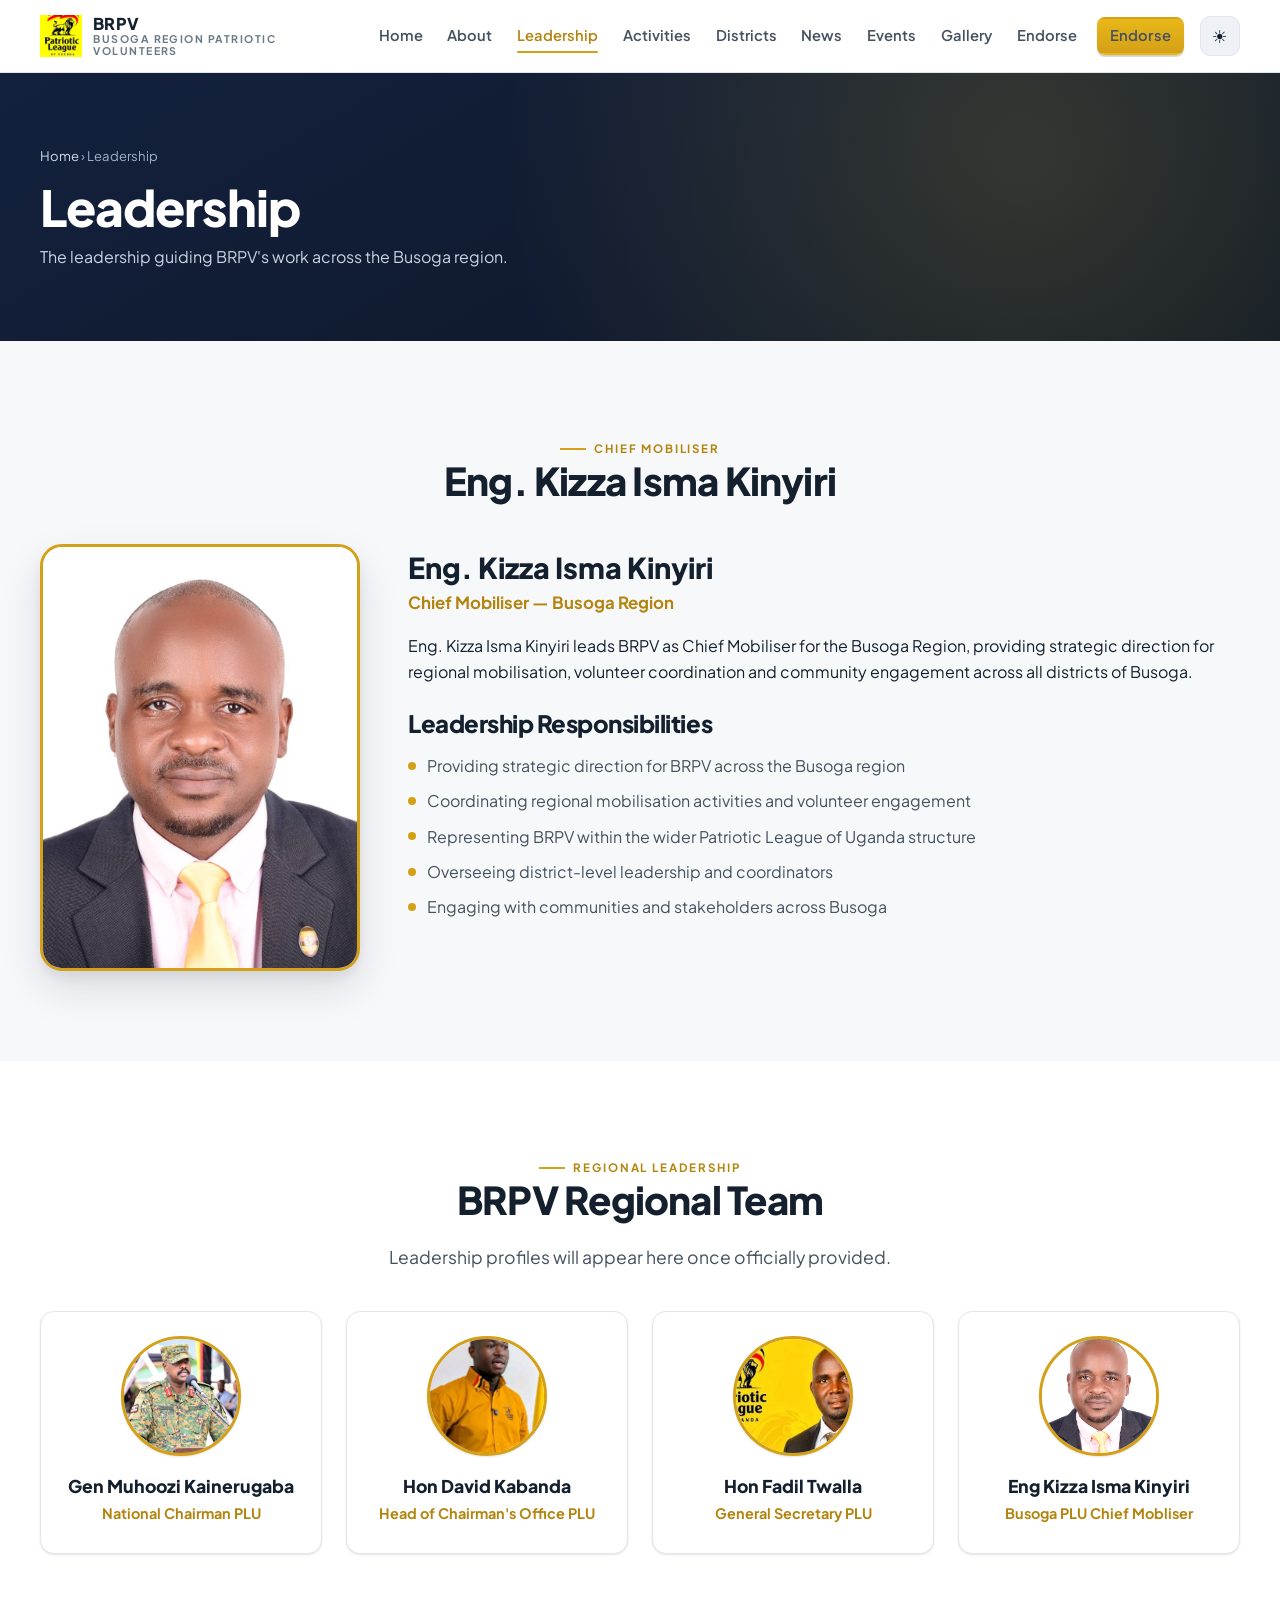
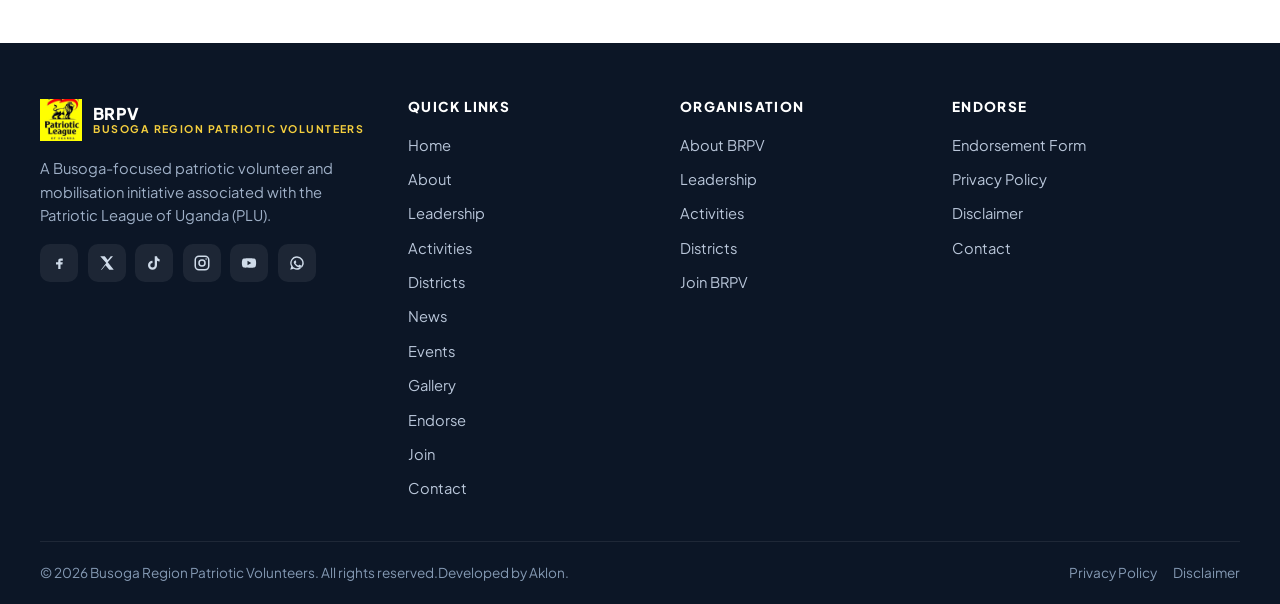
==== leadership.html @ af0ab687 "Add files via upload" ====
<!DOCTYPE html>
<html lang="en" data-theme="light">
<head>
<meta charset="UTF-8">
<meta name="viewport" content="width=device-width, initial-scale=1.0">
<title>Leadership — BRPV Busoga Region</title>
<meta name="description" content="BRPV leadership directory: regional leadership, district leadership, mobilisation team and programme coordinators, led by Eng. Kizza Isma Kinyiri, Chief Mobiliser for Busoga Region.">
<meta property="og:title" content="BRPV Leadership">
<meta property="og:type" content="website">
<link rel="canonical" href="https://BRPV_PLACEHOLDER_DOMAIN/leadership.html">
<link rel="icon" type="image/svg+xml" href="assets/logo/favicon.svg">
<link rel="preconnect" href="https://fonts.googleapis.com">
<link rel="preconnect" href="https://fonts.gstatic.com" crossorigin>
<link href="https://fonts.googleapis.com/css2?family=Plus+Jakarta+Sans:wght@400;500;600;700;800&display=swap" rel="stylesheet">
<link rel="stylesheet" href="css/style.css">
</head>
<body>
<div id="header-mount"></div>

<main>
<section class="page-header">
  <div class="container">
    <div class="breadcrumb"><a href="index.html">Home</a> › Leadership</div>
    <h1>Leadership</h1>
    <p>The leadership guiding BRPV's work across the Busoga region.</p>
  </div>
</section>

<!-- CHIEF MOBILISER PROFILE -->
<section class="section">
  <div class="container">
    <div class="section-head center reveal">
      <span class="eyebrow">Chief Mobiliser</span>
      <h2>Eng. Kizza Isma Kinyiri</h2>
    </div>
    <div class="profile-detail">
      <div class="profile-photo reveal">
        <img src="assets/IMG-20260908-WA0003.jpg" alt="Portrait placeholder for Eng. Kizza Isma Kinyiri, Chief Mobiliser Busoga Region" loading="lazy">
      </div>
      <div class="profile-info reveal" data-delay="1">
        <div class="name-lg">Eng. Kizza Isma Kinyiri</div>
        <div class="role-lg">Chief Mobiliser — Busoga Region</div>
        <p>Eng. Kizza Isma Kinyiri leads BRPV as Chief Mobiliser for the Busoga Region, providing strategic direction for regional mobilisation, volunteer coordination and community engagement across all districts of Busoga.</p>
        <h3 style="margin-top:1.5rem;">Leadership Responsibilities</h3>
        <ul class="responsibilities">
          <li>Providing strategic direction for BRPV across the Busoga region</li>
          <li>Coordinating regional mobilisation activities and volunteer engagement</li>
          <li>Representing BRPV within the wider Patriotic League of Uganda structure</li>
          <li>Overseeing district-level leadership and coordinators</li>
          <li>Engaging with communities and stakeholders across Busoga</li>
        </ul>

         
        
      </div>
    </div>
  </div>
</section>


<section class="section section--alt">
  <div class="container">
    <div class="section-head center reveal">
      <span class="eyebrow">Regional Leadership</span>
      <h2>BRPV Regional Team</h2>
      <p class="lead">Leadership profiles will appear here once officially provided.</p>
    </div>
    <div class="grid grid-4">
      <div class="card profile-card reveal">
        <div class="avatar"><img src="assets/IMG-20261002-WA0117.jpg" alt="Leadership profile placeholder" loading="lazy"></div>
        <div class="name">Gen Muhoozi Kainerugaba</div><div class="role">National Chairman PLU</div>
      </div>
      <div class="card profile-card reveal" data-delay="1">
        <div class="avatar"><img src="assets/IMG-20261002-WA0113.jpg" alt="Leadership profile placeholder" loading="lazy"></div>
        <div class="name">Hon David Kabanda</div><div class="role">Head of Chairman's Office PLU</div>
      </div>
      <div class="card profile-card reveal" data-delay="2">
        <div class="avatar"><img src="assets/IMG-20261002-WA0114.jpg" alt="Leadership profile placeholder" loading="lazy"></div>
        <div class="name">Hon Fadil Twalla</div><div class="role">General Secretary PLU</div>
      </div>
      <div class="card profile-card reveal" data-delay="3">
        <div class="avatar"><img src="assets/IMG-20260908-WA0003.jpg" alt="Leadership profile placeholder" loading="lazy"></div>
        <div class="name">Eng Kizza Isma Kinyiri</div><div class="role">Busoga PLU Chief Mobliser</div>
      </div>
    </div>
  </div>
</section>


<!-- <section class="section">
  <div class="container">
    <div class="section-head center reveal">
      <span class="eyebrow">District Leadership</span>
      <h2>District Coordinators</h2>
      <p class="lead">District-level leadership will be listed here as appointments are confirmed.</p>
    </div>
    <div class="grid grid-4">
      <div class="card profile-card reveal"><div class="avatar"><img src="https://images.pexels.com/photos/7792860/pexels-photo-7792860.jpeg?auto=compress&cs=tinysrgb&w=300" alt="Profile placeholder" loading="lazy"></div><div class="name">[Name to be supplied]</div><div class="role">District Coordinator</div><div class="meta">[District]</div></div>
      <div class="card profile-card reveal" data-delay="1"><div class="avatar"><img src="https://images.pexels.com/photos/28426641/pexels-photo-28426641.jpeg?auto=compress&cs=tinysrgb&w=300" alt="Profile placeholder" loading="lazy"></div><div class="name">[Name to be supplied]</div><div class="role">District Coordinator</div><div class="meta">[District]</div></div>
      <div class="card profile-card reveal" data-delay="2"><div class="avatar"><img src="https://images.pexels.com/photos/7876496/pexels-photo-7876496.jpeg?auto=compress&cs=tinysrgb&w=300" alt="Profile placeholder" loading="lazy"></div><div class="name">[Name to be supplied]</div><div class="role">District Coordinator</div><div class="meta">[District]</div></div>
      <div class="card profile-card reveal" data-delay="3"><div class="avatar"><img src="https://images.pexels.com/photos/7689875/pexels-photo-7689875.jpeg?auto=compress&cs=tinysrgb&w=300" alt="Profile placeholder" loading="lazy"></div><div class="name">[Name to be supplied]</div><div class="role">District Coordinator</div><div class="meta">[District]</div></div>
    </div>
  </div>
</section> -->

<!-- MOBILISATION TEAM -->
<!-- <section class="section section--alt">
  <div class="container">
    <div class="section-head center reveal">
      <span class="eyebrow">Mobilisation Team</span>
      <h2>Regional Mobilisers</h2>
    </div>
    <div class="grid grid-4">
      <div class="card profile-card reveal"><div class="avatar"><img src="https://images.pexels.com/photos/4183516/pexels-photo-4183516.jpeg?auto=compress&cs=tinysrgb&w=300" alt="Profile placeholder" loading="lazy"></div><div class="name">[Name to be supplied]</div><div class="role">Mobiliser</div><div class="meta">[Sub-region]</div></div>
      <div class="card profile-card reveal" data-delay="1"><div class="avatar"><img src="https://images.pexels.com/photos/8937952/pexels-photo-8937952.jpeg?auto=compress&cs=tinysrgb&w=300" alt="Profile placeholder" loading="lazy"></div><div class="name">[Name to be supplied]</div><div class="role">Mobiliser</div><div class="meta">[Sub-region]</div></div>
      <div class="card profile-card reveal" data-delay="2"><div class="avatar"><img src="https://images.pexels.com/photos/5060570/pexels-photo-5060570.jpeg?auto=compress&cs=tinysrgb&w=300" alt="Profile placeholder" loading="lazy"></div><div class="name">[Name to be supplied]</div><div class="role">Mobiliser</div><div class="meta">[Sub-region]</div></div>
      <div class="card profile-card reveal" data-delay="3"><div class="avatar"><img src="https://images.pexels.com/photos/7689875/pexels-photo-7689875.jpeg?auto=compress&cs=tinysrgb&w=300" alt="Profile placeholder" loading="lazy"></div><div class="name">[Name to be supplied]</div><div class="role">Mobiliser</div><div class="meta">[Sub-region]</div></div>
    </div>
  </div>
</section> -->

<!-- PROGRAMME COORDINATORS -->
<!-- <section class="section">
  <div class="container">
    <div class="section-head center reveal">
      <span class="eyebrow">Programme &amp; Community Coordinators</span>
      <h2>Programme Leads</h2>
    </div>
    <div class="grid grid-3">
      <div class="card profile-card reveal"><div class="avatar"><img src="https://images.pexels.com/photos/7876496/pexels-photo-7876496.jpeg?auto=compress&cs=tinysrgb&w=300" alt="Profile placeholder" loading="lazy"></div><div class="name">[Name to be supplied]</div><div class="role">Youth Programmes</div><div class="meta">Busoga Region</div></div>
      <div class="card profile-card reveal" data-delay="1"><div class="avatar"><img src="https://images.pexels.com/photos/7792860/pexels-photo-7792860.jpeg?auto=compress&cs=tinysrgb&w=300" alt="Profile placeholder" loading="lazy"></div><div class="name">[Name to be supplied]</div><div class="role">Community Service</div><div class="meta">Busoga Region</div></div>
      <div class="card profile-card reveal" data-delay="2"><div class="avatar"><img src="https://images.pexels.com/photos/10220956/pexels-photo-10220956.jpeg?auto=compress&cs=tinysrgb&w=300" alt="Profile placeholder" loading="lazy"></div><div class="name">[Name to be supplied]</div><div class="role">Civic Engagement</div><div class="meta">Busoga Region</div></div>
    </div>
    
  </div>
</section> -->
</main>

<div id="footer-mount"></div>
<script src="js/script.js"></script>
</body>
</html>
---- css/style.css ----
/* ============================================================
   BRPV — Busoga Region Patriotic Volunteers
   Original institutional design system
   ============================================================ */

/* ---------- 1. Design Tokens ---------- */
:root {
  /* Brand: Yellow/Gold as identity */
  --gold-50:  #fffbeb;
  --gold-100: #fff3c4;
  --gold-300: #f5cf3e;
  --gold-400: #e8b819;
  --gold-500: #d4a017;
  --gold-600: #b3850f;
  --gold-700: #8c6510;

  /* Supporting palette */
  --navy-900: #0c1626;
  --navy-800: #14213d;
  --navy-700: #1c2f52;
  --green-600: #2f6b3c;
  --green-700: #25502f;

  /* Neutral ramp (light theme) */
  --bg:        #f7f8fa;
  --bg-alt:    #ffffff;
  --bg-elev:   #ffffff;
  --bg-sunken: #eef1f5;
  --border:    #e2e6ec;
  --border-strong: #c9cfd8;
  --text:      #14202e;
  --text-soft: #44515f;
  --text-muted:#6b7886;
  --shadow-sm: 0 1px 2px rgba(16,24,40,.06), 0 1px 3px rgba(16,24,40,.05);
  --shadow-md: 0 4px 12px rgba(16,24,40,.08), 0 2px 4px rgba(16,24,40,.04);
  --shadow-lg: 0 18px 40px rgba(16,24,40,.12), 0 6px 12px rgba(16,24,40,.06);

  /* Layout */
  --container: 1200px;
  --container-narrow: 880px;
  --radius-sm: 8px;
  --radius:    14px;
  --radius-lg: 22px;
  --space: 8px;

  --header-h: 72px;
  --transition: 220ms cubic-bezier(.4,0,.2,1);

  --accent: var(--gold-500);
  --accent-strong: var(--gold-600);
  --accent-contrast: var(--navy-900);

  --focus: 0 0 0 3px rgba(212,160,23,.45);
}

[data-theme="dark"] {
  --bg:        #0b1220;
  --bg-alt:    #111a2c;
  --bg-elev:   #131d31;
  --bg-sunken: #0a111d;
  --border:    #1f2c44;
  --border-strong: #2c3c58;
  --text:      #eef2f8;
  --text-soft: #b3c0d2;
  --text-muted:#8492a6;
  --shadow-sm: 0 1px 2px rgba(0,0,0,.4);
  --shadow-md: 0 4px 14px rgba(0,0,0,.45);
  --shadow-lg: 0 22px 50px rgba(0,0,0,.55);
  --accent: var(--gold-400);
  --accent-strong: var(--gold-500);
  --accent-contrast: #0b1220;
}

/* ---------- 2. Reset & Base ---------- */
*,*::before,*::after { box-sizing: border-box; }
html { -webkit-text-size-adjust: 100%; scroll-behavior: smooth; }
body {
  margin: 0;
  font-family: "Plus Jakarta Sans","Segoe UI",system-ui,-apple-system,"Helvetica Neue",Arial,sans-serif;
  background: var(--bg);
  color: var(--text);
  line-height: 1.6;
  font-size: 16px;
  -webkit-font-smoothing: antialiased;
  text-rendering: optimizeLegibility;
  overflow-x: hidden;
}
h1,h2,h3,h4,h5 {
  font-family: "Plus Jakarta Sans","Segoe UI",system-ui,sans-serif;
  line-height: 1.2;
  margin: 0 0 .5em;
  font-weight: 800;
  letter-spacing: -.02em;
  color: var(--text);
}
h1 { font-size: clamp(1.9rem, 4.6vw, 3.1rem); }
h2 { font-size: clamp(1.6rem, 3.4vw, 2.4rem); }
h3 { font-size: clamp(1.2rem, 2.2vw, 1.5rem); }
p { margin: 0 0 1rem; }
a { color: var(--accent-strong); text-decoration: none; transition: color var(--transition); }
a:hover { color: var(--gold-700); }
[data-theme="dark"] a:hover { color: var(--gold-300); }
img { max-width: 100%; display: block; height: auto; }
ul { margin: 0 0 1rem; padding-left: 1.25rem; }
button { font-family: inherit; cursor: pointer; }
:focus-visible { outline: none; box-shadow: var(--focus); border-radius: 6px; }

/* ---------- 3. Layout Helpers ---------- */
.container { width: min(100% - 2rem, var(--container)); margin-inline: auto; }
.container.narrow { max-width: var(--container-narrow); }
.section { padding: clamp(3rem, 7vw, 6rem) 0; }
.section--tight { padding: clamp(2rem,5vw,3.5rem) 0; }
.section--alt { background: var(--bg-alt); }
.section--sunken { background: var(--bg-sunken); }
.section--navy { background: linear-gradient(160deg,var(--navy-800),var(--navy-900)); color: #eef2f8; }
.section--navy h2,.section--navy h3 { color: #fff; }
.grid { display: grid; gap: 1.5rem; }
.grid-2 { grid-template-columns: repeat(2,1fr); }
.grid-3 { grid-template-columns: repeat(3,1fr); }
.grid-4 { grid-template-columns: repeat(4,1fr); }
@media (max-width:900px){ .grid-3,.grid-4 { grid-template-columns: repeat(2,1fr); } }
@media (max-width:560px){ .grid-2,.grid-3,.grid-4 { grid-template-columns: 1fr; } }

/* ---------- 4. Typography bits ---------- */
.eyebrow {
  display: inline-flex; align-items: center; gap: .5rem;
  font-size: .72rem; font-weight: 700; letter-spacing: .16em; text-transform: uppercase;
  color: var(--accent-strong);
}
.eyebrow::before {
  content:""; width: 26px; height: 2px; background: var(--accent); display:inline-block;
}
.section-head { max-width: 720px; margin-bottom: 2.5rem; }
.section-head.center { margin-inline: auto; text-align: center; }
.section-head.center .eyebrow { justify-content: center; }
.lead { font-size: 1.1rem; color: var(--text-soft); }
.muted { color: var(--text-muted); }
.placeholder-note {
  display:inline-block; font-size:.78rem; font-style:italic;
  color: var(--text-muted); background: var(--bg-sunken);
  border: 1px dashed var(--border-strong); padding: .15rem .5rem; border-radius: 6px;
}

/* ---------- 5. Buttons ---------- */
.btn {
  display: inline-flex; align-items: center; justify-content: center; gap: .55rem;
  font-weight: 700; font-size: .95rem; letter-spacing: .01em;
  padding: .8rem 1.4rem; border-radius: var(--radius-sm);
  border: 2px solid transparent; cursor: pointer;
  transition: transform var(--transition), background var(--transition), box-shadow var(--transition), color var(--transition);
  text-align: center; line-height: 1.2; white-space: nowrap;
}
.btn:active { transform: translateY(1px); }
.btn--gold {
  background: linear-gradient(180deg,var(--gold-400),var(--gold-500));
  color: var(--navy-900);
  box-shadow: 0 2px 0 rgba(0,0,0,.12), var(--shadow-sm);
}
.btn--gold:hover { background: linear-gradient(180deg,var(--gold-300),var(--gold-400)); color: var(--navy-900); transform: translateY(-2px); box-shadow: var(--shadow-md); }
.btn--navy { background: var(--navy-800); color: #fff; }
.btn--navy:hover { background: var(--navy-700); color:#fff; transform: translateY(-2px); }
.btn--outline { background: transparent; border-color: var(--border-strong); color: var(--text); }
.btn--outline:hover { border-color: var(--accent); color: var(--accent-strong); }
.btn--ghost-light { background: rgba(255,255,255,.08); border-color: rgba(255,255,255,.5); color:#fff; }
.btn--ghost-light:hover { background: rgba(255,255,255,.16); color:#fff; }
.btn--lg { padding: 1rem 1.7rem; font-size: 1.05rem; }
.btn--block { width: 100%; }
.btn[disabled] { opacity:.65; cursor: not-allowed; }
.btn .arrow { transition: transform var(--transition); }
.btn:hover .arrow { transform: translateX(3px); }

/* ---------- 6. Header ---------- */
.site-header {
  position: sticky; top: 0; z-index: 100;
  background: var(--bg-alt);
  border-bottom: 1px solid var(--border);
  transition: box-shadow var(--transition), background var(--transition);
}
.site-header.scrolled { box-shadow: var(--shadow-md); }
.header-bar {
  height: var(--header-h); display: flex; align-items: center; gap: 1rem;
  justify-content: space-between;
}
.brand { display:flex; align-items:center; gap:.7rem; color: var(--text); }
.brand:hover { color: var(--text); }
.brand-logo { width: 42px; height: 42px; flex: none; }
.brand-text { display:flex; flex-direction: column; line-height: 1.1; }
.brand-name { font-weight: 800; font-size: 1.02rem; letter-spacing:.01em; }
.brand-sub { font-size: .66rem; letter-spacing: .14em; text-transform: uppercase; color: var(--text-muted); font-weight:700; }

.nav { display: flex; align-items: center; gap: .15rem; }
.nav a {
  color: var(--text-soft); font-weight: 600; font-size: .92rem;
  padding: .5rem .7rem; border-radius: 8px; position: relative;
}
.nav a:hover { color: var(--text); background: var(--bg-sunken); }
.nav a.active { color: var(--accent-strong); }
.nav a.active::after {
  content:""; position:absolute; left: .7rem; right:.7rem; bottom:.2rem;
  height: 2px; background: var(--accent); border-radius: 2px;
}
.nav .btn { margin-left: .5rem; }

.header-tools { display: flex; align-items: center; gap: .5rem; }

.theme-toggle {
  width: 40px; height: 40px; border-radius: 10px;
  background: var(--bg-sunken); border: 1px solid var(--border);
  color: var(--text); display: grid; place-items: center;
  font-size: 1.1rem; transition: all var(--transition);
}
.theme-toggle:hover { border-color: var(--accent); color: var(--accent-strong); }

.menu-btn { display: none; }

/* mobile nav */
@media (max-width: 1024px) {
  .nav { display: none; }
  .menu-btn {
    display: grid; place-items: center;
    width: 42px; height: 42px; border-radius: 10px;
    background: var(--bg-sunken); border: 1px solid var(--border);
    color: var(--text);
  }
  .menu-btn span { display:block; width:20px; height:2px; background: var(--text); position:relative; transition: var(--transition); }
  .menu-btn span::before,.menu-btn span::after {
    content:""; position:absolute; left:0; width:20px; height:2px; background: var(--text); transition: var(--transition);
  }
  .menu-btn span::before { top:-6px; } .menu-btn span::after { top:6px; }
  body.menu-open .menu-btn span { background: transparent; }
  body.menu-open .menu-btn span::before { top:0; transform: rotate(45deg); }
  body.menu-open .menu-btn span::after { top:0; transform: rotate(-45deg); }
}

.mobile-nav {
  position: fixed; inset: var(--header-h) 0 0 0;
  background: var(--bg-alt); z-index: 99;
  overflow-y: auto; transform: translateX(100%);
  transition: transform var(--transition); padding: 1rem 1.25rem 2rem;
}
body.menu-open .mobile-nav { transform: translateX(0); }
.mobile-nav a {
  display: flex; align-items: center; justify-content: space-between;
  padding: .9rem .5rem; font-weight: 700; color: var(--text);
  border-bottom: 1px solid var(--border); font-size: 1.05rem;
}
.mobile-nav a.active { color: var(--accent-strong); }
.mobile-nav a .chev { color: var(--text-muted); }
.mobile-nav .btn { margin-top: 1.25rem; font-size: 1.05rem; }

/* ---------- 7. Hero ---------- */
.hero {
  position: relative; overflow: hidden;
  background: linear-gradient(150deg, var(--navy-900) 0%, var(--navy-800) 55%, #1a2c4d 100%);
  color: #eef2f8; padding: clamp(3.5rem,9vw,7rem) 0 clamp(3rem,7vw,5.5rem);
}
.hero::before {
  content:""; position:absolute; inset:0;
  background-image:
    radial-gradient(circle at 18% 20%, rgba(245,207,62,.18), transparent 45%),
    radial-gradient(circle at 85% 80%, rgba(47,107,60,.16), transparent 50%);
  pointer-events:none;
}
.hero-inner { position: relative; display: grid; grid-template-columns: 1.1fr .9fr; gap: 3rem; align-items: center; }
.hero .eyebrow { color: var(--gold-300); }
.hero .eyebrow::before { background: var(--gold-400); }
.hero h1 { color:#fff; max-width: 16ch; }
.hero p { color: #c9d4e5; font-size: 1.12rem; max-width: 52ch; }
.hero-actions { display:flex; flex-wrap: wrap; gap: .85rem; margin-top: 1.5rem; }
.hero-figure {
  position: relative; border-radius: var(--radius-lg); overflow: hidden;
  box-shadow: var(--shadow-lg); aspect-ratio: 4/3;
  border: 1px solid rgba(255,255,255,.1);
}
.hero-figure img { width:100%; height:100%; object-fit: cover; }
.hero-badge {
  position: absolute; bottom: 14px; left: 14px;
  background: rgba(11,18,32,.8); backdrop-filter: blur(6px);
  color:#fff; padding: .5rem .8rem; border-radius: 10px; font-size: .8rem;
  border: 1px solid rgba(255,255,255,.15);
}
@media (max-width: 880px){
  .hero-inner { grid-template-columns: 1fr; gap: 2rem; }
  .hero-figure { max-width: 520px; order: -1; }
}

/* ---------- 8. Cards ---------- */
.card {
  background: var(--bg-elev); border: 1px solid var(--border);
  border-radius: var(--radius); padding: 1.5rem; box-shadow: var(--shadow-sm);
  transition: transform var(--transition), box-shadow var(--transition), border-color var(--transition);
}
.card:hover { transform: translateY(-4px); box-shadow: var(--shadow-md); border-color: var(--border-strong); }
.card-icon {
  width: 48px; height: 48px; border-radius: 12px; display: grid; place-items: center;
  background: var(--gold-50); color: var(--gold-700); margin-bottom: 1rem;
}
[data-theme="dark"] .card-icon { background: rgba(245,207,62,.12); color: var(--gold-300); }
.card-icon svg { width: 24px; height: 24px; }
.card h3 { margin-bottom: .4rem; }
.card p { color: var(--text-soft); margin-bottom: 0; }

.media-card { padding: 0; overflow: hidden; }
.media-card .img-wrap { aspect-ratio: 16/10; overflow: hidden; background: var(--bg-sunken); }
.media-card .img-wrap img { width:100%; height:100%; object-fit: cover; transition: transform .5s ease; }
.media-card:hover .img-wrap img { transform: scale(1.05); }
.media-card .body { padding: 1.25rem; }
.media-card .tag {
  display:inline-block; font-size:.7rem; font-weight:700; letter-spacing:.1em; text-transform:uppercase;
  color: var(--accent-strong); margin-bottom:.5rem;
}
.media-card h3 { font-size: 1.2rem; }
.media-card p { color: var(--text-soft); font-size:.95rem; }

/* profile card */
.profile-card { text-align: center; }
.profile-card .avatar {
  width: 120px; height: 120px; border-radius: 50%; overflow: hidden; margin: 0 auto 1rem;
  border: 3px solid var(--accent); box-shadow: var(--shadow-sm); background: var(--bg-sunken);
}
.profile-card .avatar img { width:100%; height:100%; object-fit: cover; }
.profile-card .name { font-size: 1.1rem; font-weight: 800; margin-bottom: .15rem; }
.profile-card .role { color: var(--accent-strong); font-weight: 700; font-size: .9rem; margin-bottom: .2rem; }
.profile-card .meta { color: var(--text-muted); font-size: .82rem; }

/* ---------- 9. Stats strip ---------- */
.stat-strip { display:grid; grid-template-columns: repeat(4,1fr); gap: 1rem; }
@media (max-width:700px){ .stat-strip{ grid-template-columns: repeat(2,1fr); } }
.stat {
  background: var(--bg-elev); border:1px solid var(--border); border-radius: var(--radius);
  padding: 1.4rem; text-align: center;
}
.stat .num { font-size: 2rem; font-weight: 800; color: var(--accent-strong); line-height:1; }
.stat .label { font-size: .85rem; color: var(--text-muted); margin-top:.35rem; }

/* ---------- 10. Feature split ---------- */
.split { display: grid; grid-template-columns: 1fr 1fr; gap: 3rem; align-items: center; }
@media (max-width: 820px){ .split{ grid-template-columns: 1fr; gap: 2rem; } }
.split-media { border-radius: var(--radius-lg); overflow: hidden; box-shadow: var(--shadow-lg); aspect-ratio: 4/3; }
.split-media img { width:100%; height:100%; object-fit: cover; }
.values-list { list-style: none; padding: 0; margin: 0; display: grid; gap: 1rem; }
.value-item { display: flex; gap: 1rem; align-items: flex-start; }
.value-item .vic {
  width: 44px; height: 44px; border-radius: 10px; flex: none; display: grid; place-items: center;
  background: var(--bg-sunken); color: var(--accent-strong); border: 1px solid var(--border);
}
.value-item h4 { margin: 0 0 .25rem; font-size: 1.05rem; }
.value-item p { margin: 0; color: var(--text-soft); font-size: .92rem; }

/* ---------- 11. CTA bands ---------- */
.cta-band {
  background: linear-gradient(135deg, var(--gold-400), var(--gold-600));
  color: var(--navy-900); border-radius: var(--radius-lg);
  padding: clamp(2rem,5vw,3.5rem); text-align: center;
  box-shadow: var(--shadow-lg);
}
.cta-band h2 { color: var(--navy-900); }
.cta-band p { color: rgba(12,22,38,.8); max-width: 60ch; margin-inline: auto; }
.cta-band .btn--navy { background: var(--navy-900); color:#fff; }
.cta-band .btn--outline { border-color: var(--navy-900); color: var(--navy-900); }
.cta-actions { display:flex; gap:.85rem; justify-content:center; flex-wrap: wrap; margin-top:1.25rem; }

.cta-band.navy {
  background: linear-gradient(140deg, var(--navy-800), var(--navy-900));
  color: #eef2f8; border: 1px solid rgba(255,255,255,.08);
}
.cta-band.navy h2 { color:#fff; }
.cta-band.navy p { color: #c9d4e5; }

/* ---------- 12. Footer ---------- */
.site-footer { background: var(--navy-900); color: #b9c6d9; padding-top: 3.5rem; margin-top: 0; }
.footer-grid { display:grid; grid-template-columns: 1.4fr 1fr 1fr 1.2fr; gap: 2rem; padding-bottom: 2.5rem; border-bottom: 1px solid rgba(255,255,255,.08); }
@media (max-width: 840px){ .footer-grid{ grid-template-columns: 1fr 1fr; } }
@media (max-width: 480px){ .footer-grid{ grid-template-columns: 1fr; } }
.site-footer .brand-name { color:#fff; }
.site-footer .brand-sub { color: var(--gold-300); }
.footer-about p { color:#9fb0c7; font-size:.92rem; margin-top: 1rem; max-width: 36ch; }
.footer-col h4 { color:#fff; font-size:.85rem; text-transform: uppercase; letter-spacing:.1em; margin-bottom: 1rem; }
.footer-col ul { list-style: none; padding:0; margin:0; display:grid; gap:.55rem; }
.footer-col a { color:#b9c6d9; font-size:.92rem; }
.footer-col a:hover { color: var(--gold-300); }
.socials { display:flex; gap:.6rem; margin-top: 1rem; }
.socials a {
  width: 38px; height: 38px; border-radius: 10px; display:grid; place-items:center;
  background: rgba(255,255,255,.07); color:#cfdbe9; transition: var(--transition);
}
.socials a:hover { background: var(--accent); color: var(--navy-900); transform: translateY(-2px); }
.socials svg { width: 18px; height: 18px; }
.footer-bottom { display:flex; flex-wrap: wrap; gap:.75rem; justify-content:space-between; align-items:center; padding: 1.25rem 0; font-size:.85rem; color:#8499b3; }
.footer-bottom a { color:#8499b3; } .footer-bottom a:hover { color: var(--gold-300); }
.footer-bottom-links { display:flex; gap:1rem; flex-wrap: wrap; }

/* ---------- 13. Page header ---------- */
.page-header {
  background: linear-gradient(150deg, var(--navy-800), var(--navy-900));
  color:#eef2f8; padding: clamp(2.5rem,6vw,4.5rem) 0;
  position: relative; overflow: hidden;
}
.page-header::before {
  content:""; position:absolute; inset:0;
  background-image: radial-gradient(circle at 80% 30%, rgba(245,207,62,.16), transparent 50%);
}
.page-header .container { position: relative; }
.page-header h1 { color:#fff; margin-bottom:.4rem; }
.page-header p { color:#c9d4e5; max-width: 60ch; margin:0; }
.breadcrumb { font-size:.82rem; color:#9fb0c7; margin-bottom:.75rem; }
.breadcrumb a { color:#cfdbe9; } .breadcrumb a:hover { color: var(--gold-300); }

/* ---------- 14. Forms ---------- */
.form { display:grid; gap: 1.1rem; }
.form-row { display:grid; grid-template-columns: 1fr 1fr; gap: 1.1rem; }
@media (max-width: 560px){ .form-row{ grid-template-columns: 1fr; } }
.field { display:grid; gap:.35rem; }
.field label { font-weight:700; font-size:.85rem; color: var(--text); }
.field .req { color: var(--gold-700); } [data-theme="dark"] .field .req { color: var(--gold-400); }
.field .hint { font-size:.78rem; color: var(--text-muted); }
.field input, .field select, .field textarea {
  font: inherit; color: var(--text); background: var(--bg-alt);
  border: 1px solid var(--border-strong); border-radius: 10px; padding: .75rem .9rem;
  transition: border-color var(--transition), box-shadow var(--transition);
}
.field textarea { min-height: 130px; resize: vertical; }
.field input:focus, .field select:focus, .field textarea:focus {
  border-color: var(--accent); box-shadow: var(--focus); outline:none;
}
.field.invalid input, .field.invalid select, .field.invalid textarea { border-color: #d93b3b; }
.field .error { display:none; font-size:.78rem; color:#d93b3b; font-weight:600; }
.field.invalid .error { display:block; }
.checkbox { display:flex; gap:.6rem; align-items:flex-start; }
.checkbox input { width: 18px; height:18px; margin-top:.2rem; flex:none; accent-color: var(--gold-500); }
.checkbox label { font-size:.9rem; color: var(--text-soft); font-weight: 500; }
.form-card {
  background: var(--bg-elev); border:1px solid var(--border); border-radius: var(--radius-lg);
  padding: clamp(1.5rem,4vw,2.5rem); box-shadow: var(--shadow-md); max-width: 760px; margin-inline:auto;
}

/* notice box */
.notice {
  background: var(--bg-sunken); border:1px solid var(--border); border-left: 4px solid var(--accent);
  border-radius: 10px; padding: 1rem 1.1rem; display:flex; gap:.8rem; align-items:flex-start;
}
.notice .ni { color: var(--accent-strong); flex:none; }
.notice p { margin:0; font-size:.92rem; color: var(--text-soft); }
.notice--warn { border-left-color: #d97706; }
.notice--warn .ni { color:#d97706; }

/* ---------- 15. Filters / chips ---------- */
.filters { display:flex; flex-wrap: wrap; gap:.5rem; margin-bottom: 2rem; }
.chip {
  border:1px solid var(--border-strong); background: var(--bg-alt); color: var(--text-soft);
  padding: .5rem 1rem; border-radius: 999px; font-size:.85rem; font-weight:600; cursor:pointer;
  transition: var(--transition);
}
.chip:hover { border-color: var(--accent); color: var(--accent-strong); }
.chip.active { background: var(--accent); border-color: var(--accent); color: var(--accent-contrast); }
.search-input {
  flex: 1; min-width: 200px; max-width: 360px;
  font: inherit; padding: .6rem .9rem .6rem 2.4rem; border-radius: 999px;
  border:1px solid var(--border-strong); background: var(--bg-alt) var(--bg-alt);
  color: var(--text); position: relative;
}
.search-wrap { position: relative; max-width: 360px; flex: 1; }
.search-wrap svg { position:absolute; left:.8rem; top:50%; transform: translateY(-50%); color: var(--text-muted); width:18px;height:18px; }
.search-wrap input {
  font: inherit; padding: .6rem .9rem .6rem 2.5rem; border-radius: 999px;
  border:1px solid var(--border-strong); background: var(--bg-alt); color: var(--text); width:100%;
}
.search-wrap input:focus { border-color: var(--accent); box-shadow: var(--focus); outline:none; }

.filter-bar { display:flex; gap:1rem; flex-wrap: wrap; align-items:center; margin-bottom: 2rem; }

/* ---------- 16. District / event cards grid ---------- */
.cards-grid { display:grid; grid-template-columns: repeat(3,1fr); gap: 1.5rem; }
@media (max-width: 900px){ .cards-grid{ grid-template-columns: repeat(2,1fr); } }
@media (max-width: 560px){ .cards-grid{ grid-template-columns: 1fr; } }
.no-results { text-align:center; padding: 3rem 1rem; color: var(--text-muted); display:none; }
.no-results.show { display:block; }

.event-meta { display:flex; flex-wrap:wrap; gap: .8rem; font-size:.82rem; color: var(--text-muted); margin: .5rem 0; }
.event-meta span { display:inline-flex; align-items:center; gap:.35rem; }
.event-date-badge {
  display:inline-flex; flex-direction:column; align-items:center; line-height:1;
  background: var(--gold-50); color: var(--gold-700); border-radius: 10px; padding:.5rem .6rem; font-weight:800;
  min-width: 54px;
}
[data-theme="dark"] .event-date-badge { background: rgba(245,207,62,.12); color: var(--gold-300); }
.event-date-badge .d { font-size:1.2rem; } .event-date-badge .m { font-size:.68rem; text-transform:uppercase; letter-spacing:.1em; margin-top:.2rem; }

/* ---------- 17. Gallery ---------- */
.gallery-grid { display:grid; grid-template-columns: repeat(4,1fr); gap: .8rem; }
@media (max-width: 800px){ .gallery-grid{ grid-template-columns: repeat(3,1fr); } }
@media (max-width: 520px){ .gallery-grid{ grid-template-columns: repeat(2,1fr); } }
.gallery-item {
  position: relative; overflow:hidden; border-radius: 12px; cursor: pointer; aspect-ratio: 1/1;
  background: var(--bg-sunken); border:1px solid var(--border);
}
.gallery-item.tall { grid-row: span 2; aspect-ratio: 1/2; }
.gallery-item img { width:100%; height:100%; object-fit: cover; transition: transform .5s ease, filter var(--transition); }
.gallery-item:hover img { transform: scale(1.08); filter: brightness(.7); }
.gallery-cap {
  position:absolute; inset: auto 0 0 0; padding: .6rem .8rem;
  background: linear-gradient(transparent, rgba(0,0,0,.7)); color:#fff;
  font-size:.8rem; opacity:0; transition: opacity var(--transition);
}
.gallery-item:hover .gallery-cap { opacity:1; }
.gallery-item.hide { display:none; }

/* lightbox */
.lightbox {
  position: fixed; inset:0; background: rgba(8,12,22,.92); z-index: 200;
  display:none; place-items:center; padding: 2rem;
}
.lightbox.open { display:grid; }
.lightbox img { max-width: 90vw; max-height: 84vh; border-radius: 12px; box-shadow: var(--shadow-lg); }
.lightbox-close {
  position:absolute; top:18px; right:18px; width:44px; height:44px; border-radius:50%;
  background: rgba(255,255,255,.12); color:#fff; border:none; font-size:1.4rem; display:grid; place-items:center;
}
.lightbox-close:hover { background: rgba(255,255,255,.22); }
.lightbox-nav {
  position:absolute; top:50%; transform: translateY(-50%); width:48px; height:48px; border-radius:50%;
  background: rgba(255,255,255,.12); color:#fff; border:none; display:grid; place-items:center; font-size:1.5rem;
}
.lightbox-nav.prev { left: 18px; } .lightbox-nav.next { right: 18px; }
.lightbox-nav:hover,.lightbox-close:hover { background: rgba(255,255,255,.22); }
.lightbox-cap { position:absolute; bottom: 18px; left:0; right:0; text-align:center; color:#cfdbe9; font-size:.9rem; }

/* ---------- 18. Toast ---------- */
.toast-wrap { position: fixed; top: 88px; right: 18px; z-index: 300; display:flex; flex-direction:column; gap:.6rem; pointer-events:none; }
.toast {
  pointer-events:auto; min-width: 280px; max-width: 360px; padding: .9rem 1.1rem; border-radius: 12px;
  background: var(--bg-elev); color: var(--text); border:1px solid var(--border-strong);
  box-shadow: var(--shadow-lg); display:flex; gap:.7rem; align-items:flex-start;
  transform: translateX(120%); opacity:0; transition: all .35s cubic-bezier(.2,.8,.2,1);
}
.toast.show { transform: translateX(0); opacity:1; }
.toast--success { border-left: 4px solid var(--green-600); }
.toast--error { border-left: 4px solid #d93b3b; }
.toast .ti { flex:none; }
.toast--success .ti { color: var(--green-600); }
.toast--error .ti { color: #d93b3b; }
.toast .tt { font-weight:700; font-size:.92rem; } .toast .tm { font-size:.82rem; color: var(--text-muted); }

/* ---------- 19. Back to top ---------- */
.to-top {
  position: fixed; bottom: 22px; right: 22px; z-index: 90;
  width: 46px; height: 46px; border-radius: 50%; border:none;
  background: var(--accent); color: var(--accent-contrast);
  display:grid; place-items:center; box-shadow: var(--shadow-md);
  opacity:0; transform: translateY(12px); pointer-events:none; transition: var(--transition);
}
.to-top.show { opacity:1; transform: translateY(0); pointer-events:auto; }
.to-top:hover { background: var(--accent-strong); }

/* ---------- 20. Scroll progress ---------- */
.scroll-progress { position: fixed; top: 0; left: 0; height: 3px; background: var(--accent); width: 0; z-index: 120; transition: width .1s linear; }

/* ---------- 21. Reveal animations ---------- */
.reveal { opacity:0; transform: translateY(24px); transition: opacity .7s ease, transform .7s ease; }
.reveal.visible { opacity:1; transform: none; }
.reveal[data-delay="1"] { transition-delay: .08s; }
.reveal[data-delay="2"] { transition-delay: .16s; }
.reveal[data-delay="3"] { transition-delay: .24s; }
.reveal[data-delay="4"] { transition-delay: .32s; }
@media (prefers-reduced-motion: reduce){
  .reveal { opacity:1; transform:none; transition:none; }
  html { scroll-behavior: auto; }
  * { animation: none !important; transition: none !important; }
}

/* ---------- 22. Accordion (FAQ) ---------- */
.accordion { display:grid; gap:.8rem; }
.acc-item { border:1px solid var(--border); border-radius: 12px; overflow:hidden; background: var(--bg-elev); }
.acc-head {
  width:100%; text-align:left; background:transparent; border:none; padding:1rem 1.1rem;
  font-weight:700; font-size:1rem; color:var(--text); display:flex; justify-content:space-between; align-items:center; gap:1rem;
}
.acc-head .pm { color: var(--accent-strong); transition: transform var(--transition); flex:none; }
.acc-item.open .acc-head .pm { transform: rotate(45deg); }
.acc-body { max-height:0; overflow:hidden; transition: max-height var(--transition); }
.acc-body-inner { padding: 0 1.1rem 1.1rem; color: var(--text-soft); }

/* ---------- 23. Map / contact ---------- */
.map-placeholder {
  border-radius: var(--radius); border:1px solid var(--border); background: var(--bg-sunken);
  aspect-ratio: 16/9; display:grid; place-items:center; color: var(--text-muted);
  background-image: repeating-linear-gradient(45deg, transparent, transparent 20px, rgba(0,0,0,.03) 20px, rgba(0,0,0,.03) 21px);
}
.contact-grid { display:grid; grid-template-columns: 1fr 1fr; gap: 2.5rem; }
@media (max-width: 820px){ .contact-grid{ grid-template-columns: 1fr; } }
.contact-list { list-style:none; padding:0; margin:0; display:grid; gap:1.2rem; }
.contact-list li { display:flex; gap:.9rem; align-items:flex-start; }
.contact-list .ci { width:42px; height:42px; border-radius:10px; background:var(--bg-sunken); color:var(--accent-strong); display:grid; place-items:center; flex:none; border:1px solid var(--border); }
.contact-list h4 { margin:0 0 .15rem; font-size:.95rem; } .contact-list p { margin:0; color:var(--text-soft); font-size:.92rem; }

/* ---------- 24. Profile detail (chief mobiliser) ---------- */
.profile-detail { display:grid; grid-template-columns: 320px 1fr; gap: 3rem; align-items: start; }
@media (max-width: 760px){ .profile-detail{ grid-template-columns: 1fr; } }
.profile-photo {
  border-radius: var(--radius-lg); overflow:hidden; box-shadow: var(--shadow-lg);
  aspect-ratio: 3/4; border: 3px solid var(--accent); background: var(--bg-sunken);
}
.profile-photo img { width:100%; height:100%; object-fit: cover; }
.profile-info .name-lg { font-size: 1.8rem; font-weight:800; }
.profile-info .role-lg { color: var(--accent-strong); font-weight:700; font-size:1.05rem; margin-bottom: 1rem; }
.responsibilities { list-style:none; padding:0; margin:1rem 0; display:grid; gap:.6rem; }
.responsibilities li { display:flex; gap:.7rem; align-items:flex-start; color: var(--text-soft); }
.responsibilities li::before { content:""; width:8px;height:8px;border-radius:50%;background:var(--accent);margin-top:.55rem;flex:none; }

/* ---------- 25. Utility ---------- */
.center { text-align:center; } .mt-0{margin-top:0;} .mb-0{margin-bottom:0;}
.mt-1{margin-top:.5rem;} .mt-2{margin-top:1rem;} .mt-3{margin-top:1.5rem;} .mt-4{margin-top:2rem;}
.mb-2{margin-bottom:1rem;} .mb-3{margin-bottom:1.5rem;} .mb-4{margin-bottom:2rem;}
.text-center{ text-align:center; } .flex{ display:flex; } .wrap{ flex-wrap:wrap; } .gap-1{gap:.5rem;} .gap-2{gap:1rem;}
.hide{ display:none !important; }
.divider { height:1px; background: var(--border); margin: 2rem 0; border:none; }
.tag-row { display:flex; flex-wrap:wrap; gap:.4rem; }
.pill { font-size:.72rem; font-weight:700; padding:.25rem .6rem; border-radius:999px; background:var(--bg-sunken); color:var(--text-muted); border:1px solid var(--border); }
.pill.gold { background: var(--gold-50); color: var(--gold-700); border-color: var(--gold-300); }
[data-theme="dark"] .pill.gold { background: rgba(245,207,62,.12); color: var(--gold-300); border-color: rgba(245,207,62,.3); }
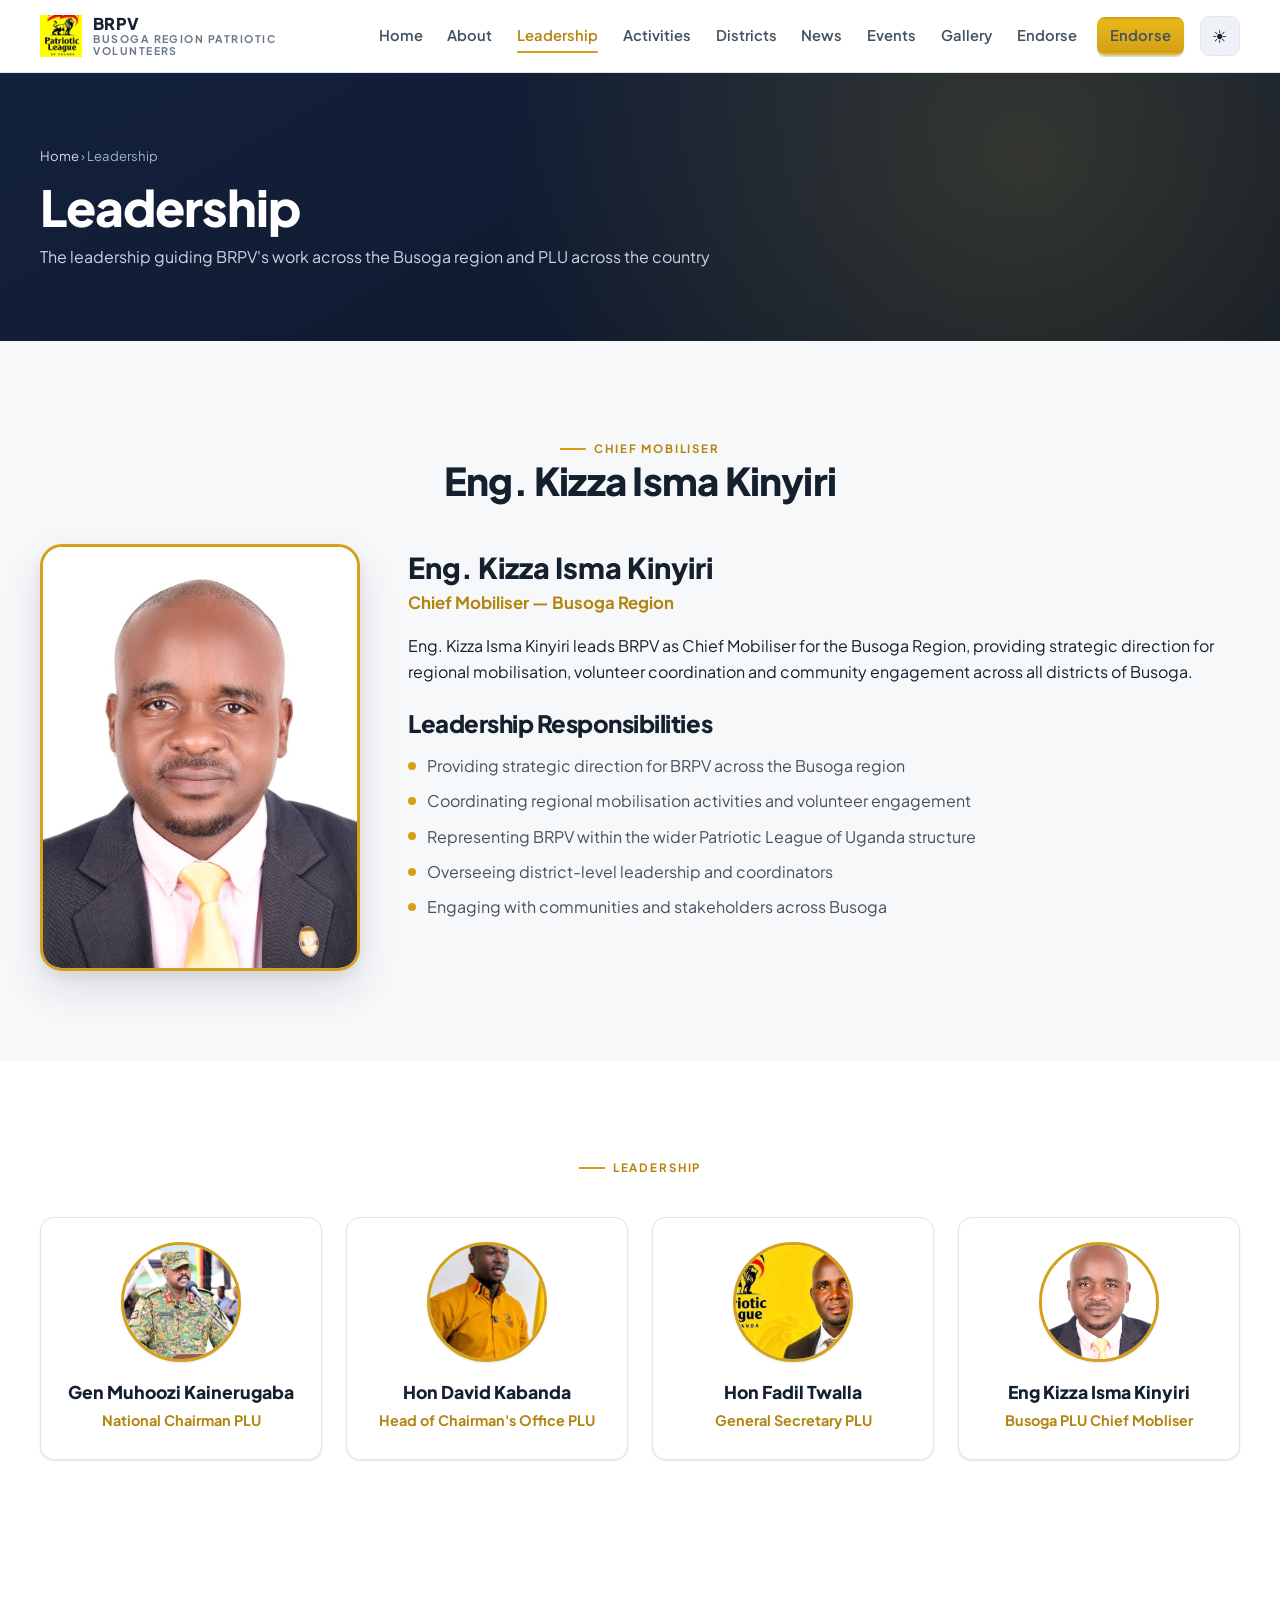
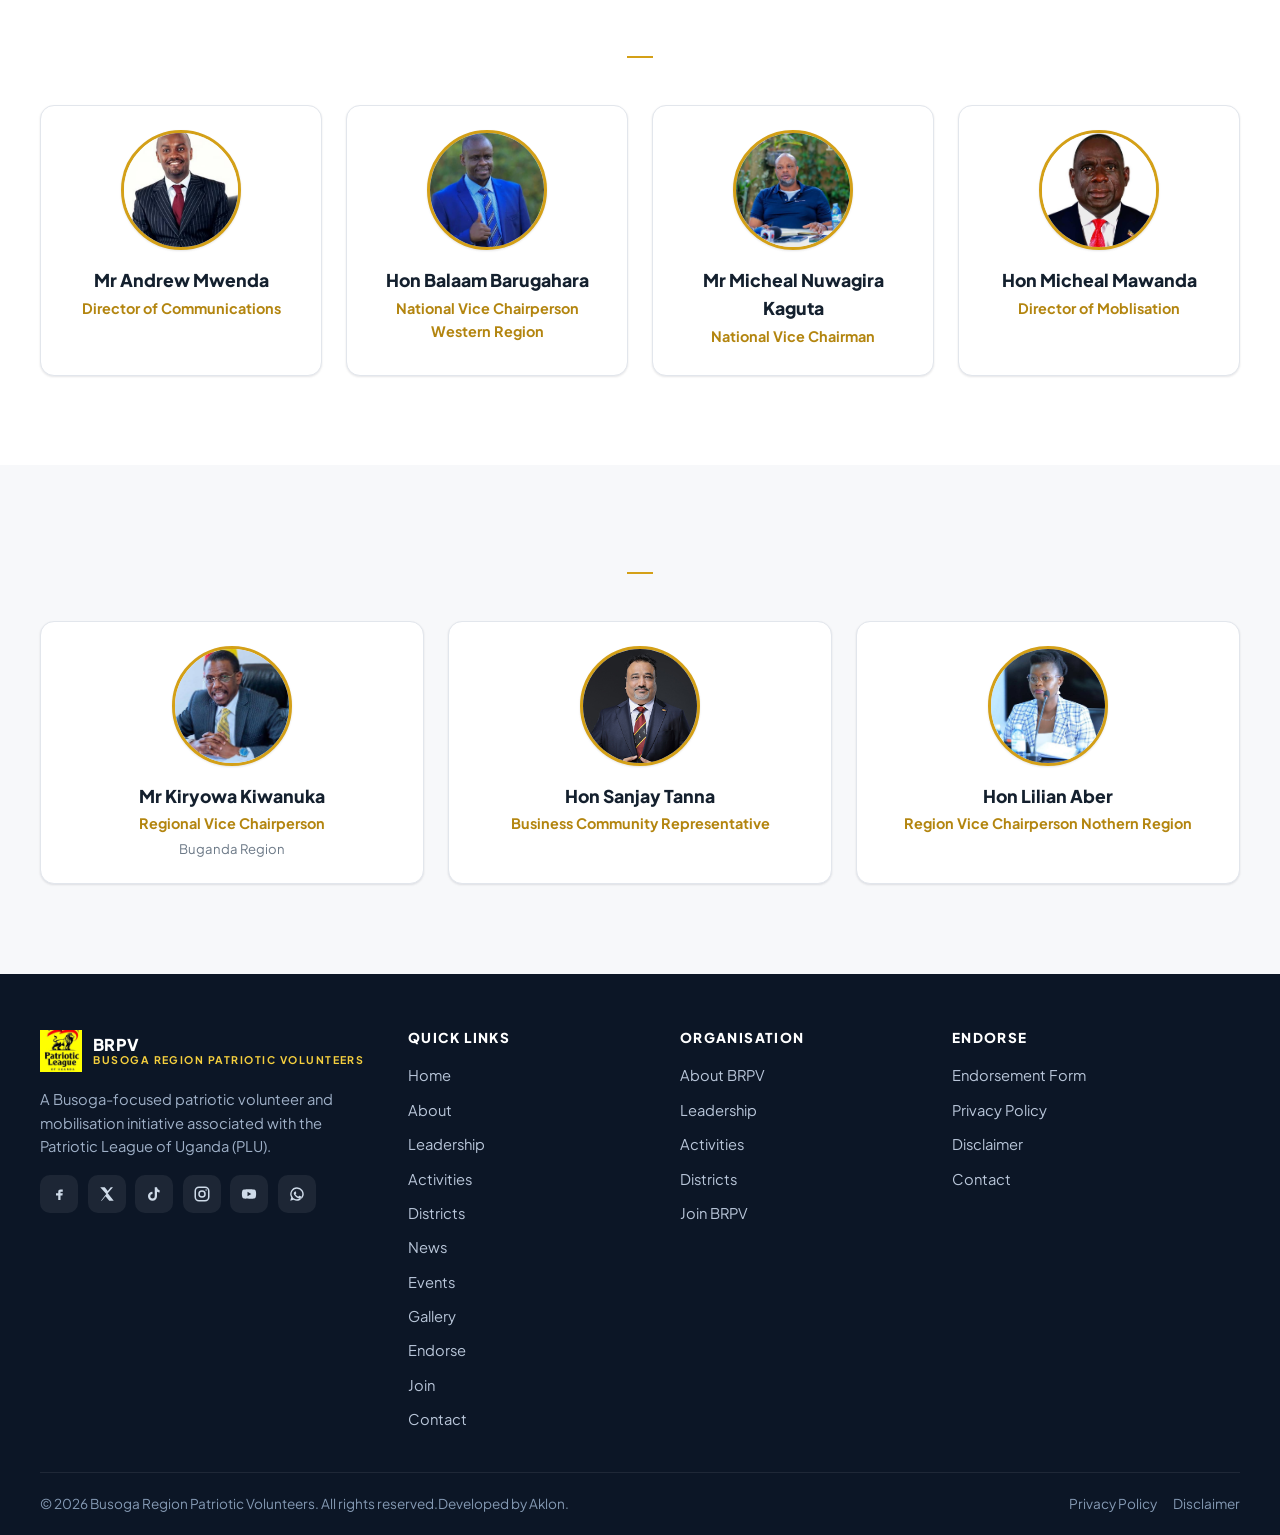
==== commit c989b511: "Update" ====
--- a/leadership.html
+++ b/leadership.html
@@ -22,7 +22,7 @@
   <div class="container">
     <div class="breadcrumb"><a href="index.html">Home</a> › Leadership</div>
     <h1>Leadership</h1>
-    <p>The leadership guiding BRPV's work across the Busoga region.</p>
+    <p>The leadership guiding BRPV's work across the Busoga region and PLU  across the country</p>
   </div>
 </section>
 
@@ -61,9 +61,9 @@
 <section class="section section--alt">
   <div class="container">
     <div class="section-head center reveal">
-      <span class="eyebrow">Regional Leadership</span>
-      <h2>BRPV Regional Team</h2>
-      <p class="lead">Leadership profiles will appear here once officially provided.</p>
+      <span class="eyebrow"> LEADERSHIP</span>
+      <h2></h2>
+      <p class="lead"></p>
     </div>
     <div class="grid grid-4">
       <div class="card profile-card reveal">
@@ -90,9 +90,9 @@
 <!-- <section class="section">
   <div class="container">
     <div class="section-head center reveal">
-      <span class="eyebrow">District Leadership</span>
-      <h2>District Coordinators</h2>
-      <p class="lead">District-level leadership will be listed here as appointments are confirmed.</p>
+      <span class="eyebrow"></span>
+      <h2></h2>
+      <p class="lead"></p>
     </div>
     <div class="grid grid-4">
       <div class="card profile-card reveal"><div class="avatar"><img src="https://images.pexels.com/photos/7792860/pexels-photo-7792860.jpeg?auto=compress&cs=tinysrgb&w=300" alt="Profile placeholder" loading="lazy"></div><div class="name">[Name to be supplied]</div><div class="role">District Coordinator</div><div class="meta">[District]</div></div>
@@ -101,42 +101,42 @@
       <div class="card profile-card reveal" data-delay="3"><div class="avatar"><img src="https://images.pexels.com/photos/7689875/pexels-photo-7689875.jpeg?auto=compress&cs=tinysrgb&w=300" alt="Profile placeholder" loading="lazy"></div><div class="name">[Name to be supplied]</div><div class="role">District Coordinator</div><div class="meta">[District]</div></div>
     </div>
   </div>
-</section> -->
+</section>  -->
 
 <!-- MOBILISATION TEAM -->
-<!-- <section class="section section--alt">
+<section class="section section--alt">
   <div class="container">
     <div class="section-head center reveal">
-      <span class="eyebrow">Mobilisation Team</span>
-      <h2>Regional Mobilisers</h2>
+      <span class="eyebrow"></span>
+      <h2></h2>
     </div>
     <div class="grid grid-4">
-      <div class="card profile-card reveal"><div class="avatar"><img src="https://images.pexels.com/photos/4183516/pexels-photo-4183516.jpeg?auto=compress&cs=tinysrgb&w=300" alt="Profile placeholder" loading="lazy"></div><div class="name">[Name to be supplied]</div><div class="role">Mobiliser</div><div class="meta">[Sub-region]</div></div>
-      <div class="card profile-card reveal" data-delay="1"><div class="avatar"><img src="https://images.pexels.com/photos/8937952/pexels-photo-8937952.jpeg?auto=compress&cs=tinysrgb&w=300" alt="Profile placeholder" loading="lazy"></div><div class="name">[Name to be supplied]</div><div class="role">Mobiliser</div><div class="meta">[Sub-region]</div></div>
-      <div class="card profile-card reveal" data-delay="2"><div class="avatar"><img src="https://images.pexels.com/photos/5060570/pexels-photo-5060570.jpeg?auto=compress&cs=tinysrgb&w=300" alt="Profile placeholder" loading="lazy"></div><div class="name">[Name to be supplied]</div><div class="role">Mobiliser</div><div class="meta">[Sub-region]</div></div>
-      <div class="card profile-card reveal" data-delay="3"><div class="avatar"><img src="https://images.pexels.com/photos/7689875/pexels-photo-7689875.jpeg?auto=compress&cs=tinysrgb&w=300" alt="Profile placeholder" loading="lazy"></div><div class="name">[Name to be supplied]</div><div class="role">Mobiliser</div><div class="meta">[Sub-region]</div></div>
+      <div class="card profile-card reveal"><div class="avatar"><img src="assets/mwenda.jpg" alt="Profile placeholder" loading="lazy"></div><div class="name">Mr Andrew Mwenda</div><div class="role">Director of Communications</div><div class="meta"></div></div>
+      <div class="card profile-card reveal" data-delay="1"><div class="avatar"><img src="assets/BALA.jpg" alt="Profile placeholder" loading="lazy"></div><div class="name">Hon Balaam Barugahara</div><div class="role">National Vice Chairperson Western Region</div><div class="meta"></div></div>
+      <div class="card profile-card reveal" data-delay="2"><div class="avatar"><img src="assets/TOYOTA.jpg" alt="Profile placeholder" loading="lazy"></div><div class="name">Mr Micheal Nuwagira Kaguta</div><div class="role">National Vice Chairman</div><div class="meta"></div></div>
+      <div class="card profile-card reveal" data-delay="3"><div class="avatar"><img src="assets/MAWANDA.jpg" alt="Profile placeholder" loading="lazy"></div><div class="name">Hon Micheal Mawanda</div><div class="role">Director of Moblisation</div><div class="meta"></div></div>
     </div>
   </div>
-</section> -->
-
-<!-- PROGRAMME COORDINATORS -->
-<!-- <section class="section">
+</section>
+ 
+<section class="section">
   <div class="container">
     <div class="section-head center reveal">
-      <span class="eyebrow">Programme &amp; Community Coordinators</span>
-      <h2>Programme Leads</h2>
+      <span class="eyebrow"></span>
+      <h2></h2>
     </div>
     <div class="grid grid-3">
-      <div class="card profile-card reveal"><div class="avatar"><img src="https://images.pexels.com/photos/7876496/pexels-photo-7876496.jpeg?auto=compress&cs=tinysrgb&w=300" alt="Profile placeholder" loading="lazy"></div><div class="name">[Name to be supplied]</div><div class="role">Youth Programmes</div><div class="meta">Busoga Region</div></div>
-      <div class="card profile-card reveal" data-delay="1"><div class="avatar"><img src="https://images.pexels.com/photos/7792860/pexels-photo-7792860.jpeg?auto=compress&cs=tinysrgb&w=300" alt="Profile placeholder" loading="lazy"></div><div class="name">[Name to be supplied]</div><div class="role">Community Service</div><div class="meta">Busoga Region</div></div>
-      <div class="card profile-card reveal" data-delay="2"><div class="avatar"><img src="https://images.pexels.com/photos/10220956/pexels-photo-10220956.jpeg?auto=compress&cs=tinysrgb&w=300" alt="Profile placeholder" loading="lazy"></div><div class="name">[Name to be supplied]</div><div class="role">Civic Engagement</div><div class="meta">Busoga Region</div></div>
+      <div class="card profile-card reveal"><div class="avatar"><img src="assets/KIWANU.jpg" alt="Profile placeholder" loading="lazy"></div><div class="name">Mr Kiryowa Kiwanuka</div><div class="role">Regional Vice Chairperson</div><div class="meta">Buganda Region</div></div>
+      <div class="card profile-card reveal" data-delay="1"><div class="avatar"><img src="assets/TANNA.jpg" alt="Profile placeholder" loading="lazy"></div><div class="name">Hon Sanjay Tanna</div><div class="role">Business Community Representative</div><div class="meta"></div></div>
+      <div class="card profile-card reveal" data-delay="2"><div class="avatar"><img src="assets/LLIAN (1).jpg" alt="Profile placeholder" loading="lazy"></div><div class="name">Hon Lilian Aber</div><div class="role">Region Vice Chairperson Nothern Region</div><div class="meta"></div></div>
     </div>
     
   </div>
-</section> -->
+</section>
 </main>
 
 <div id="footer-mount"></div>
 <script src="js/script.js"></script>
 </body>
 </html>
+
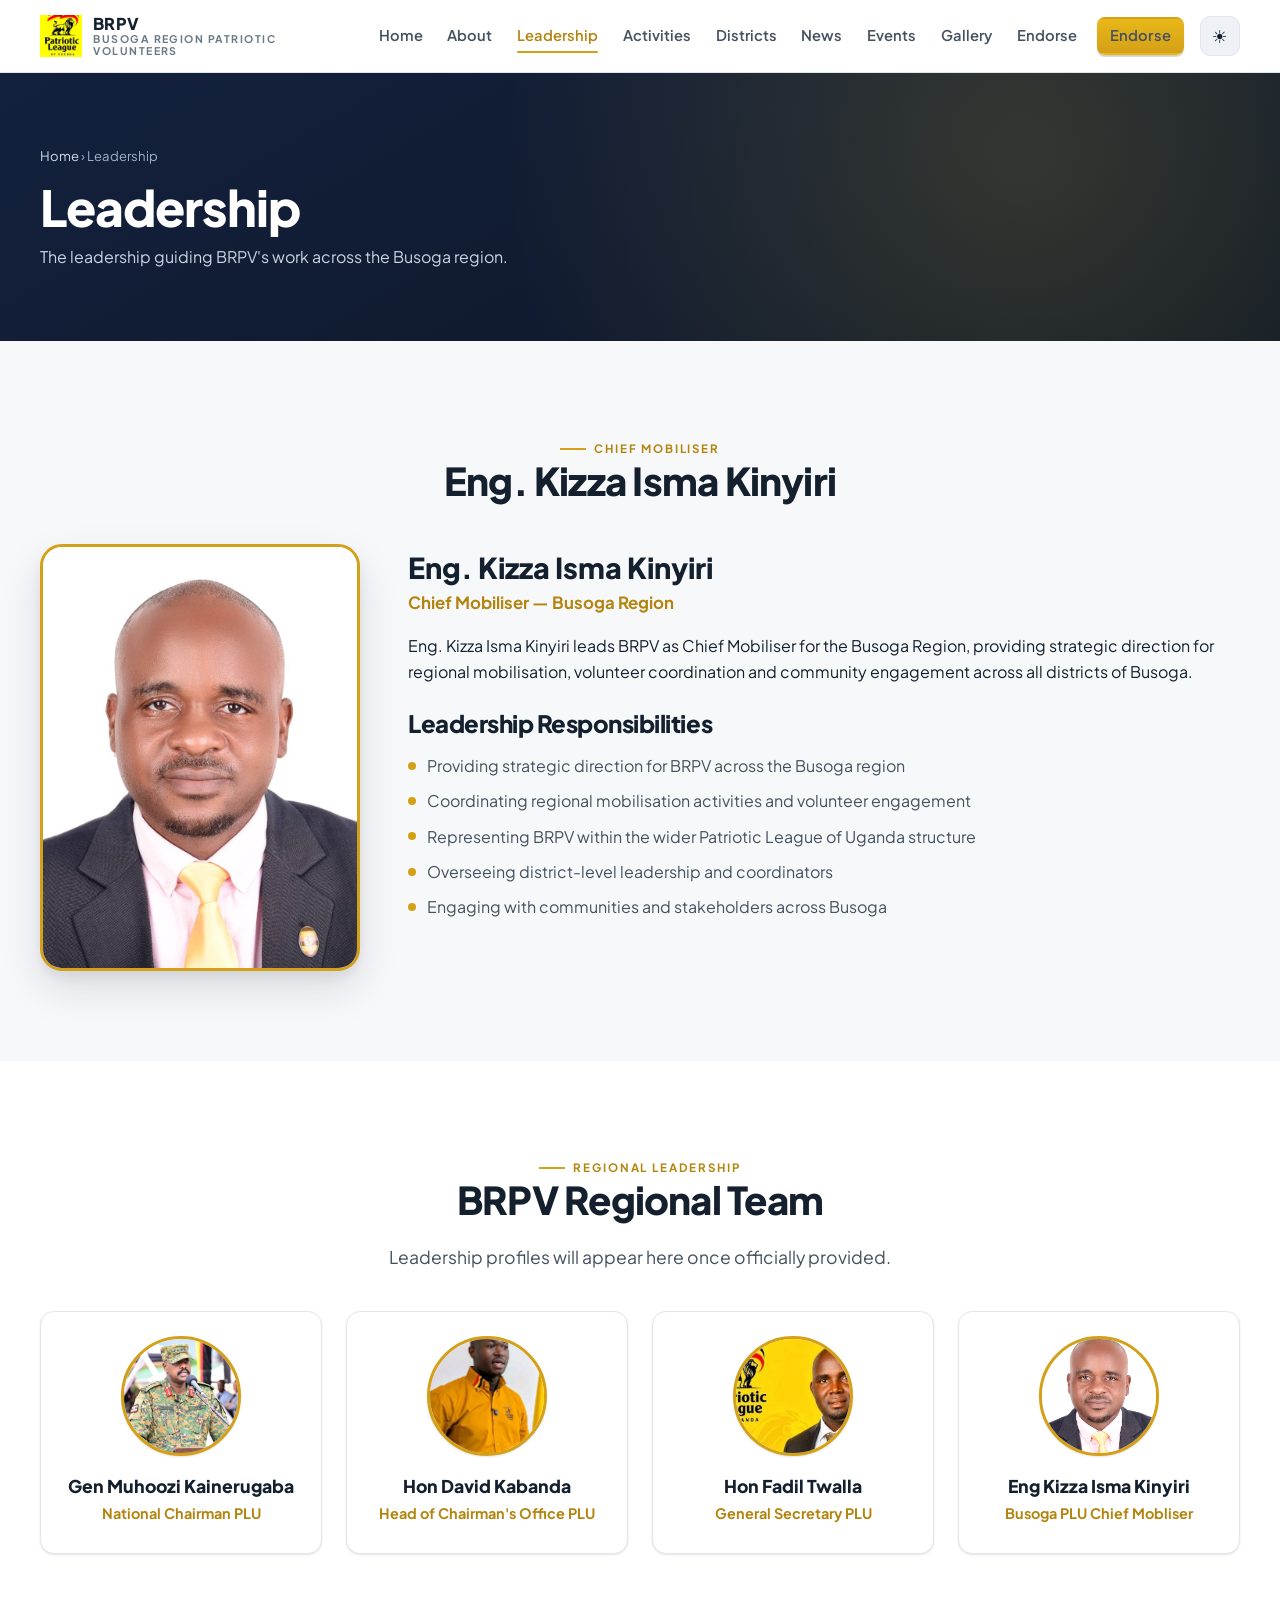
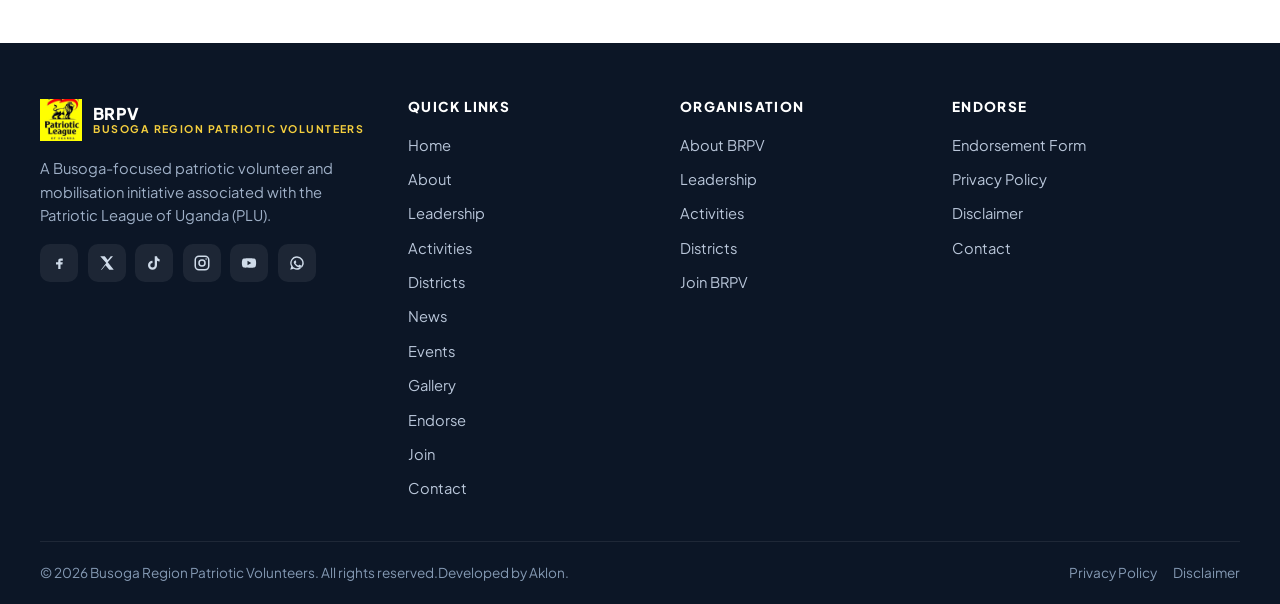
==== commit 97c7c50f: "up" ====
--- a/leadership.html
+++ b/leadership.html
@@ -22,7 +22,7 @@
   <div class="container">
     <div class="breadcrumb"><a href="index.html">Home</a> › Leadership</div>
     <h1>Leadership</h1>
-    <p>The leadership guiding BRPV's work across the Busoga region and PLU  across the country</p>
+    <p>The leadership guiding BRPV's work across the Busoga region.</p>
   </div>
 </section>
 
@@ -61,9 +61,9 @@
 <section class="section section--alt">
   <div class="container">
     <div class="section-head center reveal">
-      <span class="eyebrow"> LEADERSHIP</span>
-      <h2></h2>
-      <p class="lead"></p>
+      <span class="eyebrow">Regional Leadership</span>
+      <h2>BRPV Regional Team</h2>
+      <p class="lead">Leadership profiles will appear here once officially provided.</p>
     </div>
     <div class="grid grid-4">
       <div class="card profile-card reveal">
@@ -90,9 +90,9 @@
 <!-- <section class="section">
   <div class="container">
     <div class="section-head center reveal">
-      <span class="eyebrow"></span>
-      <h2></h2>
-      <p class="lead"></p>
+      <span class="eyebrow">District Leadership</span>
+      <h2>District Coordinators</h2>
+      <p class="lead">District-level leadership will be listed here as appointments are confirmed.</p>
     </div>
     <div class="grid grid-4">
       <div class="card profile-card reveal"><div class="avatar"><img src="https://images.pexels.com/photos/7792860/pexels-photo-7792860.jpeg?auto=compress&cs=tinysrgb&w=300" alt="Profile placeholder" loading="lazy"></div><div class="name">[Name to be supplied]</div><div class="role">District Coordinator</div><div class="meta">[District]</div></div>
@@ -101,42 +101,42 @@
       <div class="card profile-card reveal" data-delay="3"><div class="avatar"><img src="https://images.pexels.com/photos/7689875/pexels-photo-7689875.jpeg?auto=compress&cs=tinysrgb&w=300" alt="Profile placeholder" loading="lazy"></div><div class="name">[Name to be supplied]</div><div class="role">District Coordinator</div><div class="meta">[District]</div></div>
     </div>
   </div>
-</section>  -->
+</section> -->
 
 <!-- MOBILISATION TEAM -->
-<section class="section section--alt">
+<!-- <section class="section section--alt">
   <div class="container">
     <div class="section-head center reveal">
-      <span class="eyebrow"></span>
-      <h2></h2>
+      <span class="eyebrow">Mobilisation Team</span>
+      <h2>Regional Mobilisers</h2>
     </div>
     <div class="grid grid-4">
-      <div class="card profile-card reveal"><div class="avatar"><img src="assets/mwenda.jpg" alt="Profile placeholder" loading="lazy"></div><div class="name">Mr Andrew Mwenda</div><div class="role">Director of Communications</div><div class="meta"></div></div>
-      <div class="card profile-card reveal" data-delay="1"><div class="avatar"><img src="assets/BALA.jpg" alt="Profile placeholder" loading="lazy"></div><div class="name">Hon Balaam Barugahara</div><div class="role">National Vice Chairperson Western Region</div><div class="meta"></div></div>
-      <div class="card profile-card reveal" data-delay="2"><div class="avatar"><img src="assets/TOYOTA.jpg" alt="Profile placeholder" loading="lazy"></div><div class="name">Mr Micheal Nuwagira Kaguta</div><div class="role">National Vice Chairman</div><div class="meta"></div></div>
-      <div class="card profile-card reveal" data-delay="3"><div class="avatar"><img src="assets/MAWANDA.jpg" alt="Profile placeholder" loading="lazy"></div><div class="name">Hon Micheal Mawanda</div><div class="role">Director of Moblisation</div><div class="meta"></div></div>
+      <div class="card profile-card reveal"><div class="avatar"><img src="https://images.pexels.com/photos/4183516/pexels-photo-4183516.jpeg?auto=compress&cs=tinysrgb&w=300" alt="Profile placeholder" loading="lazy"></div><div class="name">[Name to be supplied]</div><div class="role">Mobiliser</div><div class="meta">[Sub-region]</div></div>
+      <div class="card profile-card reveal" data-delay="1"><div class="avatar"><img src="https://images.pexels.com/photos/8937952/pexels-photo-8937952.jpeg?auto=compress&cs=tinysrgb&w=300" alt="Profile placeholder" loading="lazy"></div><div class="name">[Name to be supplied]</div><div class="role">Mobiliser</div><div class="meta">[Sub-region]</div></div>
+      <div class="card profile-card reveal" data-delay="2"><div class="avatar"><img src="https://images.pexels.com/photos/5060570/pexels-photo-5060570.jpeg?auto=compress&cs=tinysrgb&w=300" alt="Profile placeholder" loading="lazy"></div><div class="name">[Name to be supplied]</div><div class="role">Mobiliser</div><div class="meta">[Sub-region]</div></div>
+      <div class="card profile-card reveal" data-delay="3"><div class="avatar"><img src="https://images.pexels.com/photos/7689875/pexels-photo-7689875.jpeg?auto=compress&cs=tinysrgb&w=300" alt="Profile placeholder" loading="lazy"></div><div class="name">[Name to be supplied]</div><div class="role">Mobiliser</div><div class="meta">[Sub-region]</div></div>
     </div>
   </div>
-</section>
- 
-<section class="section">
+</section> -->
+
+<!-- PROGRAMME COORDINATORS -->
+<!-- <section class="section">
   <div class="container">
     <div class="section-head center reveal">
-      <span class="eyebrow"></span>
-      <h2></h2>
+      <span class="eyebrow">Programme &amp; Community Coordinators</span>
+      <h2>Programme Leads</h2>
     </div>
     <div class="grid grid-3">
-      <div class="card profile-card reveal"><div class="avatar"><img src="assets/KIWANU.jpg" alt="Profile placeholder" loading="lazy"></div><div class="name">Mr Kiryowa Kiwanuka</div><div class="role">Regional Vice Chairperson</div><div class="meta">Buganda Region</div></div>
-      <div class="card profile-card reveal" data-delay="1"><div class="avatar"><img src="assets/TANNA.jpg" alt="Profile placeholder" loading="lazy"></div><div class="name">Hon Sanjay Tanna</div><div class="role">Business Community Representative</div><div class="meta"></div></div>
-      <div class="card profile-card reveal" data-delay="2"><div class="avatar"><img src="assets/LLIAN (1).jpg" alt="Profile placeholder" loading="lazy"></div><div class="name">Hon Lilian Aber</div><div class="role">Region Vice Chairperson Nothern Region</div><div class="meta"></div></div>
+      <div class="card profile-card reveal"><div class="avatar"><img src="https://images.pexels.com/photos/7876496/pexels-photo-7876496.jpeg?auto=compress&cs=tinysrgb&w=300" alt="Profile placeholder" loading="lazy"></div><div class="name">[Name to be supplied]</div><div class="role">Youth Programmes</div><div class="meta">Busoga Region</div></div>
+      <div class="card profile-card reveal" data-delay="1"><div class="avatar"><img src="https://images.pexels.com/photos/7792860/pexels-photo-7792860.jpeg?auto=compress&cs=tinysrgb&w=300" alt="Profile placeholder" loading="lazy"></div><div class="name">[Name to be supplied]</div><div class="role">Community Service</div><div class="meta">Busoga Region</div></div>
+      <div class="card profile-card reveal" data-delay="2"><div class="avatar"><img src="https://images.pexels.com/photos/10220956/pexels-photo-10220956.jpeg?auto=compress&cs=tinysrgb&w=300" alt="Profile placeholder" loading="lazy"></div><div class="name">[Name to be supplied]</div><div class="role">Civic Engagement</div><div class="meta">Busoga Region</div></div>
     </div>
     
   </div>
-</section>
+</section> -->
 </main>
 
 <div id="footer-mount"></div>
 <script src="js/script.js"></script>
 </body>
 </html>
-
